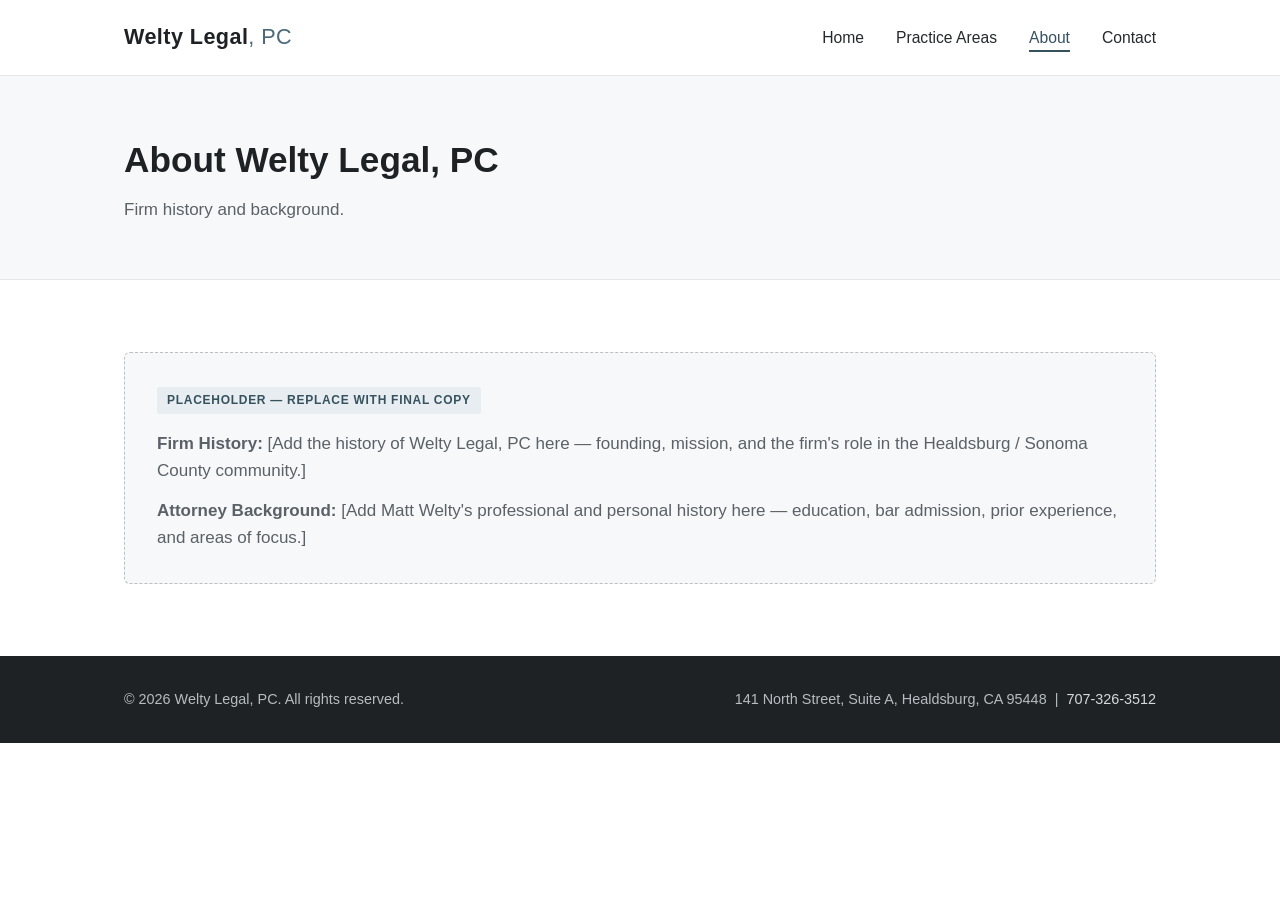
==== about.html @ fdca6355 "Add files via upload" ====
<!DOCTYPE html>
<html lang="en">
<head>
<meta charset="UTF-8">
<meta name="viewport" content="width=device-width, initial-scale=1.0">
<title>About | Welty Legal, PC</title>
<meta name="description" content="About Welty Legal, PC, a Healdsburg, California law firm.">
<link rel="stylesheet" href="styles.css">
</head>
<body>

<header class="site-header">
  <div class="container">
    <a href="index.html" class="brand">Welty Legal<span class="brand-suffix">, PC</span></a>
    <nav class="main-nav">
      <ul>
        <li><a href="index.html">Home</a></li>
        <li><a href="practice-areas.html">Practice Areas</a></li>
        <li><a href="about.html" class="active">About</a></li>
        <li><a href="contact.html">Contact</a></li>
      </ul>
    </nav>
  </div>
</header>

<section class="page-header">
  <div class="container">
    <h1>About Welty Legal, PC</h1>
    <p>Firm history and background.</p>
  </div>
</section>

<section class="section">
  <div class="container">

    <div class="placeholder-box">
      <span class="placeholder-label">Placeholder — replace with final copy</span>
      <p><strong>Firm History:</strong> [Add the history of Welty Legal, PC here — founding, mission, and the firm's role in the Healdsburg / Sonoma County community.]</p>
      <p><strong>Attorney Background:</strong> [Add Matt Welty's professional and personal history here — education, bar admission, prior experience, and areas of focus.]</p>
    </div>

  </div>
</section>

<footer class="site-footer">
  <div class="container">
    <div>&copy; <span id="year"></span> Welty Legal, PC. All rights reserved.</div>
    <div>141 North Street, Suite A, Healdsburg, CA 95448 &nbsp;|&nbsp; <a href="tel:+17073263512">707-326-3512</a></div>
  </div>
</footer>

<script>
  document.getElementById('year').textContent = new Date().getFullYear();
</script>

</body>
</html>
---- styles.css ----
/* Welty Legal, PC — site stylesheet
   Modern minimalist theme: charcoal / white / muted slate-blue accent */

:root {
  --color-bg: #ffffff;
  --color-text: #26292c;
  --color-text-muted: #5b6167;
  --color-charcoal: #1f2224;
  --color-accent: #4a6a7a;
  --color-accent-dark: #37525f;
  --color-border: #e4e6e8;
  --color-surface: #f7f8f9;
  --max-width: 1080px;
  --font-base: -apple-system, BlinkMacSystemFont, "Segoe UI", Helvetica, Arial, sans-serif;
}

* {
  box-sizing: border-box;
}

html {
  scroll-behavior: smooth;
}

body {
  margin: 0;
  font-family: var(--font-base);
  color: var(--color-text);
  background: var(--color-bg);
  line-height: 1.6;
  font-size: 17px;
}

a {
  color: var(--color-accent);
  text-decoration: none;
}

a:hover {
  color: var(--color-accent-dark);
  text-decoration: underline;
}

img {
  max-width: 100%;
  display: block;
}

.container {
  max-width: var(--max-width);
  margin: 0 auto;
  padding: 0 24px;
}

/* Header / Nav */

.site-header {
  border-bottom: 1px solid var(--color-border);
  background: var(--color-bg);
  position: sticky;
  top: 0;
  z-index: 100;
}

.site-header .container {
  display: flex;
  align-items: center;
  justify-content: space-between;
  padding-top: 20px;
  padding-bottom: 20px;
}

.brand {
  font-size: 1.35rem;
  font-weight: 600;
  letter-spacing: 0.02em;
  color: var(--color-charcoal);
  text-decoration: none;
}

.brand:hover {
  text-decoration: none;
  color: var(--color-charcoal);
}

.brand .brand-suffix {
  color: var(--color-accent);
  font-weight: 400;
}

nav.main-nav ul {
  list-style: none;
  display: flex;
  gap: 32px;
  margin: 0;
  padding: 0;
}

nav.main-nav a {
  color: var(--color-text);
  font-weight: 500;
  font-size: 0.98rem;
}

nav.main-nav a:hover {
  color: var(--color-accent);
}

nav.main-nav a.active {
  color: var(--color-accent-dark);
  border-bottom: 2px solid var(--color-accent-dark);
  padding-bottom: 4px;
}

/* Hero */

.hero {
  background: var(--color-charcoal);
  color: #ffffff;
  padding: 96px 0;
  text-align: center;
}

.hero h1 {
  font-size: 2.6rem;
  margin: 0 0 16px;
  font-weight: 600;
  letter-spacing: 0.01em;
}

.hero p {
  font-size: 1.2rem;
  color: #c7ccd0;
  max-width: 560px;
  margin: 0 auto 32px;
}

.btn {
  display: inline-block;
  background: var(--color-accent);
  color: #ffffff;
  padding: 12px 28px;
  border-radius: 4px;
  font-weight: 500;
  font-size: 1rem;
}

.btn:hover {
  background: var(--color-accent-dark);
  color: #ffffff;
  text-decoration: none;
}

/* Sections */

.section {
  padding: 72px 0;
}

.section + .section {
  border-top: 1px solid var(--color-border);
}

.section h2 {
  font-size: 1.9rem;
  margin: 0 0 12px;
  color: var(--color-charcoal);
}

.section-intro {
  color: var(--color-text-muted);
  max-width: 640px;
  margin-bottom: 40px;
}

.page-header {
  background: var(--color-surface);
  padding: 56px 0;
  border-bottom: 1px solid var(--color-border);
}

.page-header h1 {
  font-size: 2.2rem;
  margin: 0 0 8px;
  color: var(--color-charcoal);
}

.page-header p {
  color: var(--color-text-muted);
  margin: 0;
  max-width: 640px;
}

/* Practice area cards */

.practice-grid {
  display: grid;
  grid-template-columns: repeat(auto-fit, minmax(260px, 1fr));
  gap: 24px;
}

.practice-card {
  border: 1px solid var(--color-border);
  border-radius: 6px;
  padding: 28px;
  background: var(--color-bg);
  transition: box-shadow 0.15s ease, border-color 0.15s ease;
}

.practice-card:hover {
  box-shadow: 0 4px 16px rgba(0, 0, 0, 0.06);
  border-color: var(--color-accent);
}

.practice-card h3 {
  margin: 0 0 10px;
  font-size: 1.15rem;
  color: var(--color-charcoal);
}

.practice-card p {
  margin: 0;
  color: var(--color-text-muted);
  font-size: 0.98rem;
}

/* Home page teasers */

.teaser-grid {
  display: grid;
  grid-template-columns: repeat(auto-fit, minmax(220px, 1fr));
  gap: 20px;
}

.teaser-card {
  padding: 24px;
  background: var(--color-surface);
  border-radius: 6px;
  border: 1px solid var(--color-border);
}

.teaser-card h3 {
  margin: 0 0 8px;
  font-size: 1.05rem;
  color: var(--color-charcoal);
}

.teaser-card p {
  margin: 0;
  color: var(--color-text-muted);
  font-size: 0.95rem;
}

/* Placeholder box (About page) */

.placeholder-box {
  border: 1px dashed #b7c0c6;
  background: var(--color-surface);
  border-radius: 6px;
  padding: 32px;
  color: var(--color-text-muted);
}

.placeholder-box p {
  margin: 0 0 12px;
}

.placeholder-box p:last-child {
  margin-bottom: 0;
}

.placeholder-label {
  display: inline-block;
  font-size: 0.75rem;
  text-transform: uppercase;
  letter-spacing: 0.06em;
  font-weight: 700;
  color: var(--color-accent-dark);
  background: #e7edf0;
  padding: 4px 10px;
  border-radius: 3px;
  margin-bottom: 16px;
}

/* Contact page */

.contact-grid {
  display: grid;
  grid-template-columns: 1fr 1.4fr;
  gap: 40px;
  align-items: start;
}

@media (max-width: 780px) {
  .contact-grid {
    grid-template-columns: 1fr;
  }
}

.contact-details dt {
  font-weight: 600;
  color: var(--color-charcoal);
  margin-top: 20px;
}

.contact-details dt:first-child {
  margin-top: 0;
}

.contact-details dd {
  margin: 4px 0 0;
  color: var(--color-text-muted);
}

.map-embed {
  border: 1px solid var(--color-border);
  border-radius: 6px;
  overflow: hidden;
}

.map-embed iframe {
  width: 100%;
  height: 380px;
  border: 0;
  display: block;
}

/* Footer */

.site-footer {
  background: var(--color-charcoal);
  color: #b7bcc0;
  padding: 32px 0;
  margin-top: 0;
  font-size: 0.9rem;
}

.site-footer .container {
  display: flex;
  justify-content: space-between;
  align-items: center;
  flex-wrap: wrap;
  gap: 12px;
}

.site-footer a {
  color: #d5d9dc;
}

@media (max-width: 640px) {
  .site-header .container {
    flex-direction: column;
    gap: 14px;
  }

  nav.main-nav ul {
    gap: 22px;
  }

  .hero {
    padding: 64px 0;
  }

  .hero h1 {
    font-size: 2rem;
  }
}
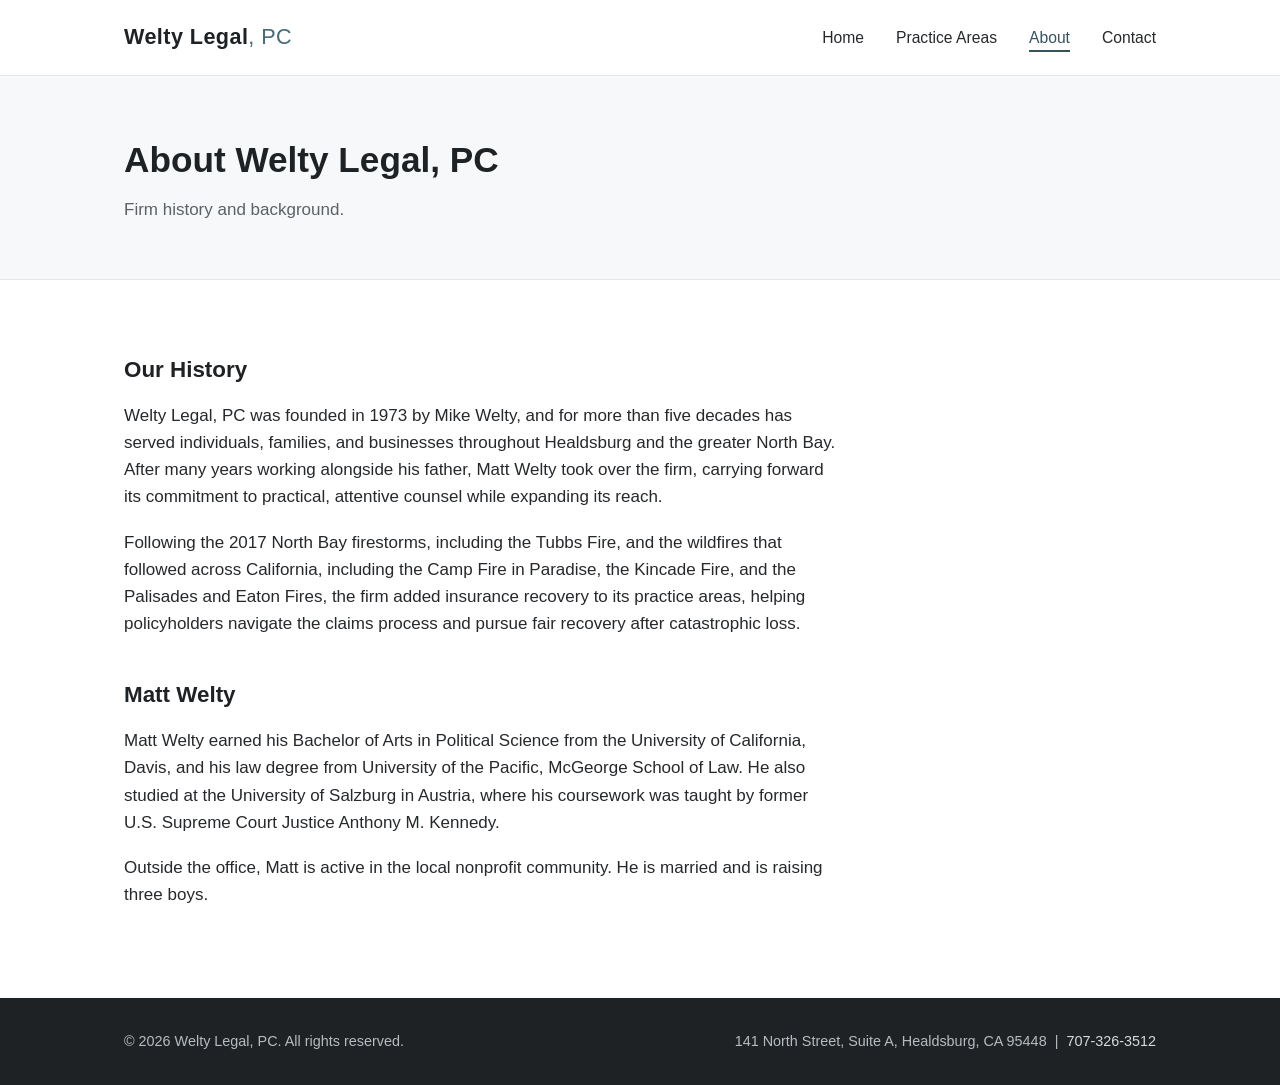
==== commit 9dd6356a: "Add files via upload" ====
--- a/about.html
+++ b/about.html
@@ -33,10 +33,16 @@
 <section class="section">
   <div class="container">
 
-    <div class="placeholder-box">
-      <span class="placeholder-label">Placeholder — replace with final copy</span>
-      <p><strong>Firm History:</strong> [Add the history of Welty Legal, PC here — founding, mission, and the firm's role in the Healdsburg / Sonoma County community.]</p>
-      <p><strong>Attorney Background:</strong> [Add Matt Welty's professional and personal history here — education, bar admission, prior experience, and areas of focus.]</p>
+    <div class="about-copy">
+
+      <h2>Our History</h2>
+      <p>Welty Legal, PC was founded in 1973 by Mike Welty, and for more than five decades has served individuals, families, and businesses throughout Healdsburg and the greater North Bay. After many years working alongside his father, Matt Welty took over the firm, carrying forward its commitment to practical, attentive counsel while expanding its reach.</p>
+      <p>Following the 2017 North Bay firestorms, including the Tubbs Fire, and the wildfires that followed across California, including the Camp Fire in Paradise, the Kincade Fire, and the Palisades and Eaton Fires, the firm added insurance recovery to its practice areas, helping policyholders navigate the claims process and pursue fair recovery after catastrophic loss.</p>
+
+      <h2>Matt Welty</h2>
+      <p>Matt Welty earned his Bachelor of Arts in Political Science from the University of California, Davis, and his law degree from University of the Pacific, McGeorge School of Law. He also studied at the University of Salzburg in Austria, where his coursework was taught by former U.S. Supreme Court Justice Anthony M. Kennedy.</p>
+      <p>Outside the office, Matt is active in the local nonprofit community. He is married and is raising three boys.</p>
+
     </div>
 
   </div>
--- a/styles.css
+++ b/styles.css
@@ -191,6 +191,27 @@
   max-width: 640px;
 }
 
+/* About page prose */
+
+.about-copy {
+  max-width: 720px;
+}
+
+.about-copy h2 {
+  font-size: 1.4rem;
+  margin: 40px 0 14px;
+  color: var(--color-charcoal);
+}
+
+.about-copy h2:first-child {
+  margin-top: 0;
+}
+
+.about-copy p {
+  margin: 0 0 18px;
+  color: var(--color-text);
+}
+
 /* Practice area cards */
 
 .practice-grid {
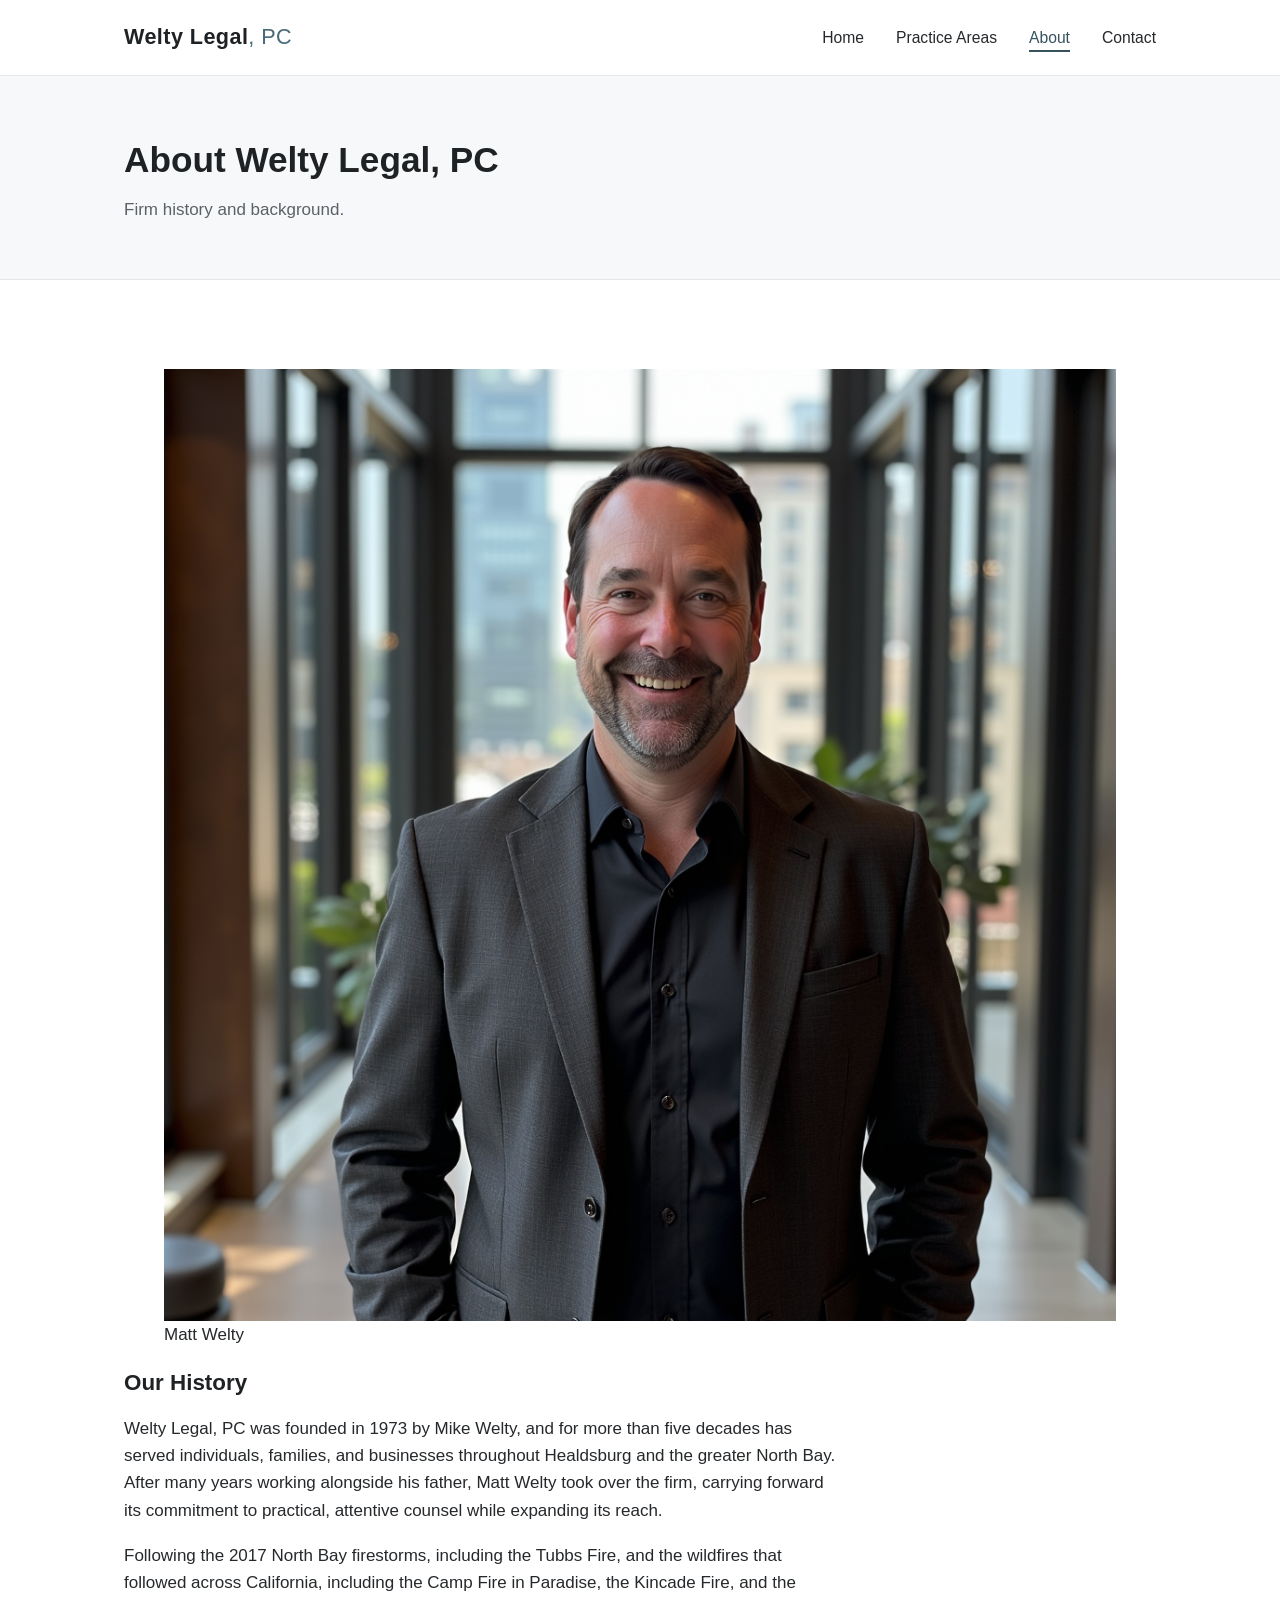
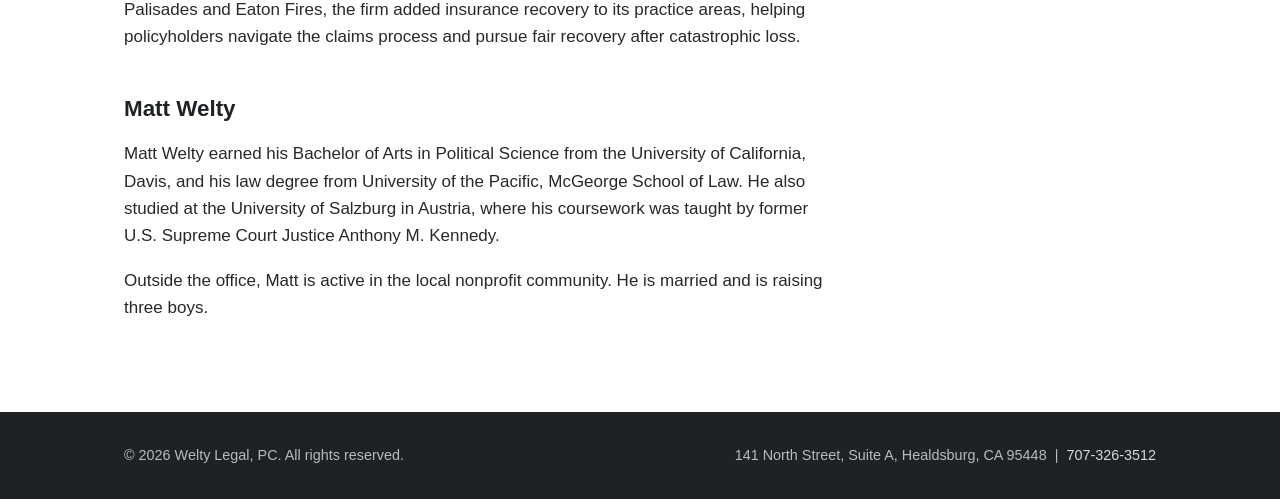
==== commit 4cbd468b: "Add files via upload" ====
--- a/about.html
+++ b/about.html
@@ -33,6 +33,13 @@
 <section class="section">
   <div class="container">
 
+    <div class="about-grid">
+
+    <figure class="about-photo">
+      <img src="images/matt-welty.png" alt="Matt Welty, attorney at Welty Legal, PC">
+      <figcaption>Matt Welty</figcaption>
+    </figure>
+
     <div class="about-copy">
 
       <h2>Our History</h2>
@@ -42,6 +49,8 @@
       <h2>Matt Welty</h2>
       <p>Matt Welty earned his Bachelor of Arts in Political Science from the University of California, Davis, and his law degree from University of the Pacific, McGeorge School of Law. He also studied at the University of Salzburg in Austria, where his coursework was taught by former U.S. Supreme Court Justice Anthony M. Kennedy.</p>
       <p>Outside the office, Matt is active in the local nonprofit community. He is married and is raising three boys.</p>
+
+    </div>
 
     </div>
 
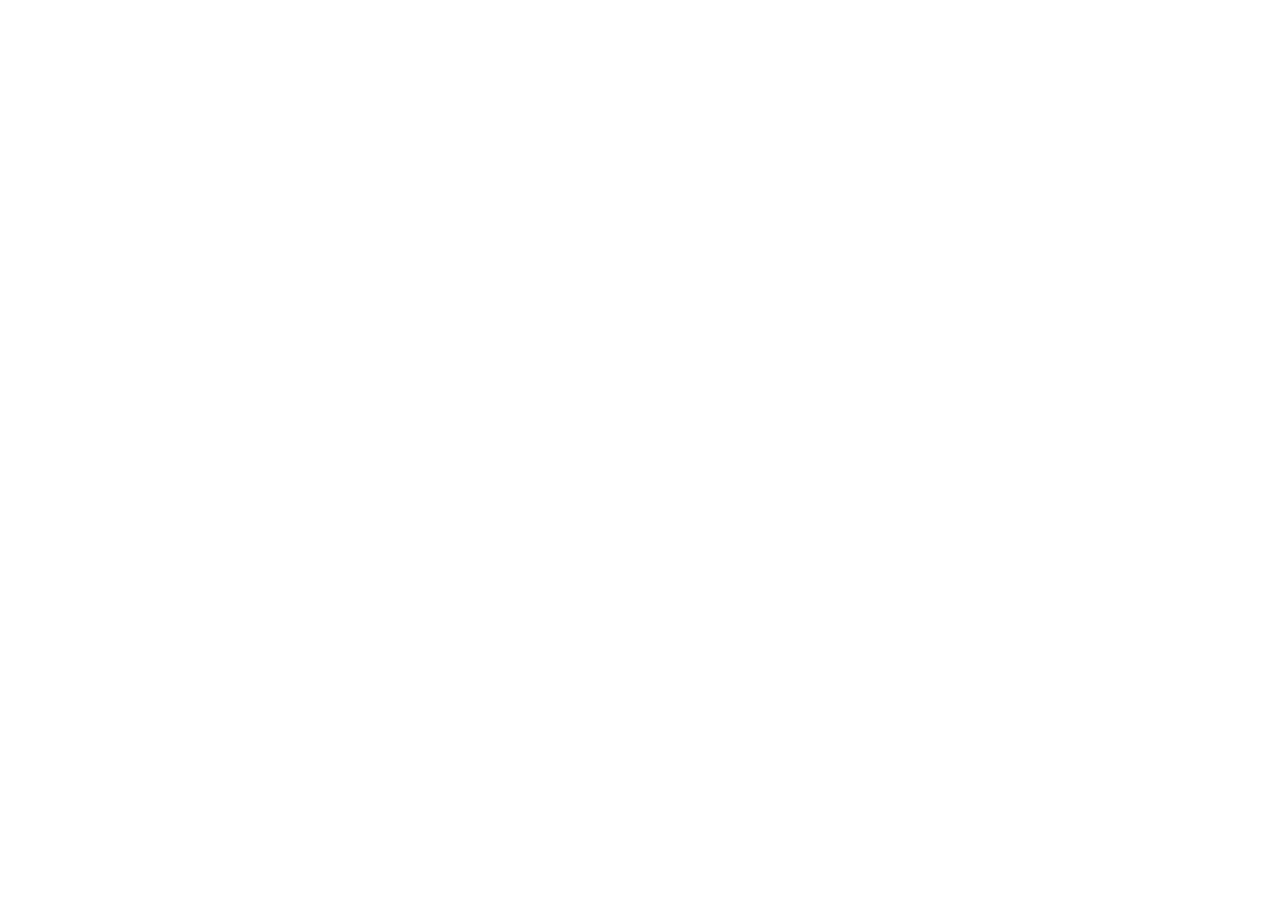
==== commit 04166658: "Add files via upload" ====
--- a/about.html
+++ b/about.html
@@ -1,6 +1,14 @@
 <!DOCTYPE html>
 <html lang="en">
 <head>
+<script>
+  (function () {
+    var allowedHosts = ['weltylegal.com', 'www.weltylegal.com', 'localhost', '127.0.0.1', ''];
+    if (allowedHosts.indexOf(window.location.hostname) === -1) {
+      window.location.replace('https://www.weltylegal.com/');
+    }
+  })();
+</script>
 <meta charset="UTF-8">
 <meta name="viewport" content="width=device-width, initial-scale=1.0">
 <title>About | Welty Legal, PC</title>
--- a/styles.css
+++ b/styles.css
@@ -20,10 +20,14 @@
 
 html {
   scroll-behavior: smooth;
+  height: 100%;
 }
 
 body {
   margin: 0;
+  min-height: 100vh;
+  display: flex;
+  flex-direction: column;
   font-family: var(--font-base);
   color: var(--color-text);
   background: var(--color-bg);
@@ -55,6 +59,7 @@
 /* Header / Nav */
 
 .site-header {
+  flex-shrink: 0;
   border-bottom: 1px solid var(--color-border);
   background: var(--color-bg);
   position: sticky;
@@ -115,9 +120,19 @@
 /* Hero */
 
 .hero {
-  background: var(--color-charcoal);
+  flex: 1 0 auto;
+  display: flex;
+  align-items: center;
+  justify-content: center;
+  background-color: var(--color-charcoal);
+  background-image:
+    linear-gradient(rgba(20, 22, 23, 0.45), rgba(20, 22, 23, 0.45)),
+    url('images/hero-vineyard-2.jpg');
+  background-size: cover;
+  background-position: center;
+  background-repeat: no-repeat;
   color: #ffffff;
-  padding: 96px 0;
+  padding: 60px 24px;
   text-align: center;
 }
 
@@ -193,6 +208,33 @@
 
 /* About page prose */
 
+.about-grid {
+  display: grid;
+  grid-template-columns: 220px 1fr;
+  gap: 40px;
+  align-items: start;
+}
+
+@media (max-width: 700px) {
+  .about-grid {
+    grid-template-columns: 1fr;
+  }
+}
+
+.about-photo img {
+  width: 100%;
+  border-radius: 6px;
+  border: 1px solid var(--color-border);
+  box-shadow: 0 4px 16px rgba(0, 0, 0, 0.06);
+}
+
+.about-photo figcaption {
+  margin-top: 10px;
+  font-size: 0.9rem;
+  color: var(--color-text-muted);
+  text-align: center;
+}
+
 .about-copy {
   max-width: 720px;
 }
@@ -212,11 +254,33 @@
   color: var(--color-text);
 }
 
-/* Practice area cards */
+/* Practice areas page */
+
+.practice-page-layout {
+  display: grid;
+  grid-template-columns: 300px 1fr;
+  gap: 40px;
+  align-items: start;
+}
+
+@media (max-width: 780px) {
+  .practice-page-layout {
+    grid-template-columns: 1fr;
+  }
+}
+
+.practice-photo img {
+  width: 100%;
+  border-radius: 6px;
+  border: 1px solid var(--color-border);
+  box-shadow: 0 4px 16px rgba(0, 0, 0, 0.06);
+  position: sticky;
+  top: 96px;
+}
 
 .practice-grid {
   display: grid;
-  grid-template-columns: repeat(auto-fit, minmax(260px, 1fr));
+  grid-template-columns: repeat(auto-fit, minmax(220px, 1fr));
   gap: 24px;
 }
 
@@ -349,6 +413,7 @@
 /* Footer */
 
 .site-footer {
+  flex-shrink: 0;
   background: var(--color-charcoal);
   color: #b7bcc0;
   padding: 32px 0;
